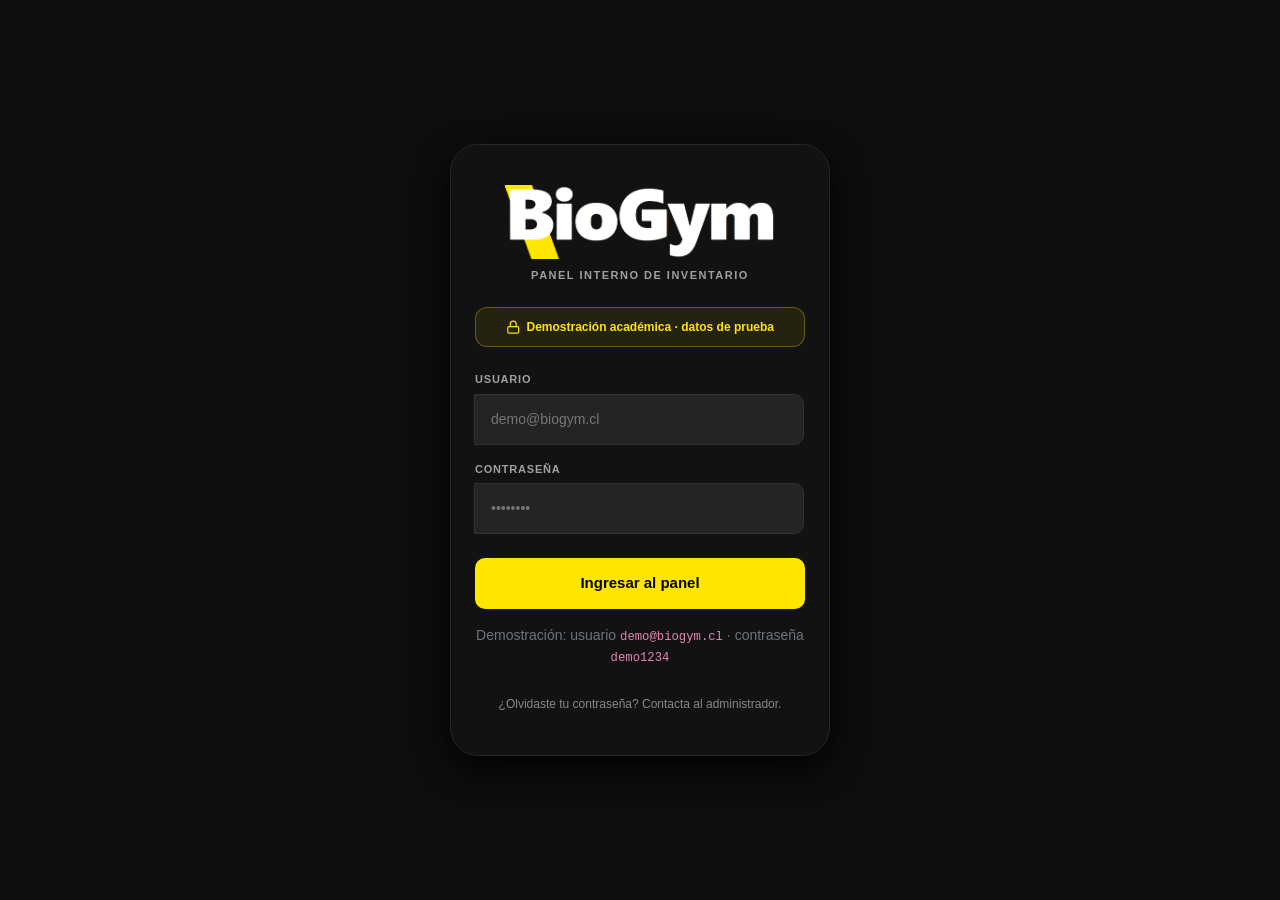
==== index.html @ 0ba9e927 "Proveedores: queda solo Pesaschile + bump version cache" ====
﻿<!DOCTYPE html>
<html lang="es" data-bs-theme="dark">
<head>
  <meta charset="UTF-8">
  <meta name="viewport" content="width=device-width, initial-scale=1.0">
  <meta http-equiv="Content-Security-Policy" content="default-src 'self'; script-src 'self'; style-src 'self' 'unsafe-inline'; img-src 'self' data: https:; font-src 'self'; connect-src 'self'; base-uri 'self'; form-action 'self'; frame-ancestors 'none'; object-src 'none'">
  <meta name="referrer" content="no-referrer">
  <title>Iniciar sesión | BioGymStore</title>
  <link rel="icon" type="image/png" href="img/favicon.png">
  <link href="vendor/css/bootstrap.min.css?v=20261120-1" rel="stylesheet">
  <link rel="stylesheet" href="css/styles.css?v=20261120-1">
</head>
<body data-page="login">

  <!-- VISTA 1: INICIO DE SESIÓN (diseño original) -->
  <main class="login-wrap">
    <div class="app-container">
      <header class="brand">
        <div class="logo-container">
          <img src="img/logo.png" alt="BioGym Store" class="brand-logo-img login-logo">
        </div>
        <p class="brand-subtitle">PANEL INTERNO DE INVENTARIO</p>
      </header>

      <div class="restricted-notice">
        <svg class="icon" viewBox="0 0 24 24" fill="none" stroke="currentColor" stroke-width="2" stroke-linecap="round" stroke-linejoin="round" aria-hidden="true"><rect x="3" y="11" width="18" height="11" rx="2"/><path d="M7 11V7a5 5 0 0 1 10 0v4"/></svg> Demostración académica · datos de prueba
      </div>

      <form id="loginForm" novalidate>
        <div class="input-group">
          <label for="username">USUARIO</label>
          <input type="email" id="username" name="username" placeholder="demo@biogym.cl" required autocomplete="username">
        </div>

        <div class="input-group">
          <label for="password">CONTRASEÑA</label>
          <input type="password" id="password" name="password" placeholder="••••••••" required autocomplete="current-password">
        </div>

        <button type="submit" class="btn-submit">Ingresar al panel</button>
      </form>

      <p class="text-center text-secondary small mt-3 mb-0">Demostración: usuario <code>demo@biogym.cl</code> · contraseña <code>demo1234</code></p>

      <footer class="forgot-password">
        <a href="#" id="forgotPasswordLink">¿Olvidaste tu contraseña? Contacta al administrador.</a>
      </footer>
    </div>
  </main>

  <script src="vendor/js/bootstrap.bundle.min.js?v=20261120-1"></script>
  <script src="js/data.js?v=20261120-1"></script>
  <script src="js/store.js?v=20261120-1"></script>
  <script src="js/icons.js?v=20261120-1"></script>
  <script src="js/app.js?v=20261120-1"></script>
  <script src="js/pages/login.js?v=20261120-1"></script>
</body>
</html>
---- css/styles.css ----
/* ============================================================
   BioGymStore — styles.css
   Tema visual propio (oscuro + amarillo BioGym), copiado del
   diseño original del proyecto.
   ORDEN DE CARGA: Bootstrap 5 (CDN) > este archivo.
   Si el CDN no carga (sin internet), el sitio se ve igual
   gracias a los estilos propios + el respaldo ".no-bs".
   ============================================================ */

:root {
  --bg: #0d0d0d;
  --surface: #121212;
  --surface-2: #1a1a1a;
  --surface-3: #242424;
  --border: #262626;
  --border-2: #333333;
  --accent: #ffe600;
  --accent-hover: #e6cf00;
  --text: #ffffff;
  --muted: #888888;
  --muted-2: #a0a0a0;
  --green: #22c55e;
  --amber: #f59e0b;
  --red: #ef4444;
  --radius: 14px;
  --radius-lg: 28px;
  --font: -apple-system, BlinkMacSystemFont, "Segoe UI", Roboto, Oxygen, Ubuntu, Cantarell, "Open Sans", "Helvetica Neue", sans-serif;
}

/* ---------- Base ---------- */
html { -webkit-text-size-adjust: 100%; }
body {
  margin: 0;
  background-color: #0d0d0d;
  color: #ffffff;
  font-family: -apple-system, BlinkMacSystemFont, "Segoe UI", Roboto, Oxygen, Ubuntu, Cantarell, "Open Sans", "Helvetica Neue", sans-serif;
  min-height: 100vh;
  line-height: 1.5;
}
main { display: block; }
img { max-width: 100%; }
a { color: #ffe600; }
a:hover { color: #e6cf00; }

.text-accent { color: #ffe600 !important; }

/* ---------- Iconos SVG propios ---------- */
.icon { width: 1.15em; height: 1.15em; vertical-align: -0.18em; flex: 0 0 auto; }
.action-icon .icon, .thumb .icon { width: 1.4rem; height: 1.4rem; vertical-align: middle; }

/* ---------- Titulos de seccion ---------- */
.section-title { font-size: .75rem; color: #a0a0a0; letter-spacing: .1em; text-transform: uppercase; font-weight: 700; }

/* ---------- Badges de estado (estilo suave, diseno original) ---------- */
.badge { display: inline-block; padding: 4px 10px; border-radius: 20px; font-size: 11px; font-weight: 700; line-height: 1.4; white-space: nowrap; }
.badge-soft-success { background-color: rgba(34, 197, 94, .15); color: #22c55e; }
.badge-soft-warning { background-color: rgba(245, 158, 11, .15); color: #f59e0b; }
.badge-soft-danger { background-color: rgba(239, 68, 68, .15); color: #ef4444; }
.badge-soft-secondary { background-color: rgba(136, 136, 136, .15); color: #aaaaaa; }

/* ---------- SKU ---------- */
.sku-code {
  font-family: var(--font);
  color: #ffe600;
  font-weight: 700;
  font-size: .78rem;
  letter-spacing: .04em;
  white-space: nowrap;
}

/* ---------- Miniatura de producto ---------- */
.thumb {
  width: 40px; height: 40px; flex: 0 0 40px;
  display: inline-flex; align-items: center; justify-content: center;
  background-color: #1a1a1a; border: 1px solid #262626;
  border-radius: 10px; font-size: 1.25rem; overflow: hidden; color: #ffe600;
}
.thumb-img { width: 100%; height: 100%; object-fit: cover; }

/* Vista previa más grande en el formulario de producto */
.thumb-preview { width: 56px; height: 56px; flex: 0 0 56px; border-radius: 12px; }

/* Selector de origen de imagen: URL / Archivo (mismo estilo que el filtro de ventas) */
.img-modes {
  display: inline-flex; gap: 2px; padding: 3px;
  background-color: #1a1a1a; border: 1px solid #262626; border-radius: 9px;
}
.img-modes button {
  border: none; background: transparent; color: #888888;
  font-size: 10px; font-weight: 700; letter-spacing: .05em; text-transform: uppercase;
  padding: 5px 11px; border-radius: 6px; cursor: pointer; transition: color .15s, background-color .15s;
}
.img-modes button:hover { color: #ffffff; }
.img-modes button.active { background-color: #ffe600; color: #000000; }

/* Zona de arrastre / clic para subir imagen */
.img-drop {
  display: flex; align-items: center; gap: 8px;
  border: 1px dashed #333333; border-radius: 10px;
  padding: .55rem .7rem; min-height: 44px;
  color: #a0a0a0; font-size: .8rem; cursor: pointer;
  transition: border-color .15s, color .15s, background-color .15s;
}
.img-drop .icon { width: 16px; height: 16px; color: #ffe600; }
.img-drop:hover { border-color: #ffe600; color: #ffffff; }
.img-drop.dragover {
  border-color: #ffe600; color: #ffffff;
  background-color: rgba(255, 230, 0, .06);
}
.img-drop.has-file { border-style: solid; border-color: rgba(255, 230, 0, .45); color: #ffffff; }

/* ---------- Footer ---------- */
.app-footer { color: #666; font-size: .75rem; border-top: 1px solid #262626; padding: 1rem 0; margin-top: 2.5rem; }

/* Etiqueta de versión del build (para confirmar qué copia está en caché) */
.build-tag {
  display: inline-block; margin-left: 4px; padding: 1px 7px;
  background-color: rgba(255, 230, 0, .08); border: 1px solid rgba(255, 230, 0, .25);
  border-radius: 20px; color: #ffe600; font-size: .68rem; font-weight: 700; letter-spacing: .04em;
}

/* ---------- Scrollbar ---------- */
::-webkit-scrollbar { width: 8px; }
::-webkit-scrollbar-track { background: #0d0d0d; }
::-webkit-scrollbar-thumb { background: #2e2e2e; border-radius: 4px; }
::-webkit-scrollbar-thumb:hover { background: #3a3a3a; }

/* === FIN PARTE 1 === */

/* ============================================================
   LOGO BIOGYMSTORE — COPIA EXACTA DEL DISEÑO ORIGINAL
   ============================================================ */
.biogym-logo { position: relative; display: inline-flex; align-items: flex-end; gap: 4px; padding: 4px 6px; user-select: none; }
.biogym-logo .yellow-bar { position: absolute; background-color: #ffe600; transform: skewX(20deg); border-radius: 1px; z-index: 1; }
.biogym-logo::before {
  content: ""; position: absolute; top: 11px; left: 8px; width: 14px; height: 20px;
  background-color: #121212; z-index: 2;
}
.biogym-logo .brand-text { position: relative; z-index: 3; color: #ffffff; font-weight: 900; letter-spacing: -1px; line-height: 1; }
.biogym-logo .badge-store { position: relative; z-index: 3; background-color: #ffe600; color: #000000; font-weight: 800; padding: 1px 5px; border-radius: 4px; text-transform: lowercase; line-height: 1; margin-bottom: 2px; }
.biogym-logo.logo-lg .brand-text { font-size: 34px; }
.biogym-logo.logo-lg .badge-store { font-size: 13px; }
.biogym-logo.logo-lg .yellow-bar { left: 10px; top: 0px; width: 14px; height: 42px; }

/* Logo oficial en imagen PNG (navbar y login) */
.brand-logo-img { height: 40px; width: auto; display: block; }
.brand-logo-img.login-logo { height: 74px; margin: 0 auto; }

/* ============================================================
   VISTA 1: LOGIN — COPIA EXACTA DEL DISEÑO ORIGINAL
   ============================================================ */
.login-wrap {
  width: 100%; min-height: 100vh;
  display: flex; justify-content: center; align-items: center;
  padding: 20px;
}
.app-container {
  width: 100%; max-width: 380px;
  background-color: #121212;
  border: 1px solid #262626;
  border-radius: 28px;
  padding: 40px 24px;
  box-shadow: 0 12px 32px rgba(0, 0, 0, .85);
  display: flex; flex-direction: column; align-items: center;
}
.brand { text-align: center; margin-bottom: 24px; }
.logo-container { display: flex; justify-content: center; align-items: center; margin-bottom: 8px; }
.brand-subtitle { font-size: 11px; color: #a0a0a0; letter-spacing: 1.5px; text-transform: uppercase; font-weight: 600; margin: 6px 0 0 0; }

.restricted-notice {
  background-color: rgba(255, 230, 0, .08);
  border: 1px solid rgba(255, 230, 0, .3);
  color: #ffe600; font-size: 12px; font-weight: 600;
  padding: 10px 16px; border-radius: 12px;
  width: 100%; text-align: center; margin-bottom: 24px;
  display: flex; align-items: center; justify-content: center; gap: 6px;
}
.restricted-notice .icon { width: 1.2em; height: 1.2em; }

#loginForm { width: 100%; display: flex; flex-direction: column; gap: 16px; }
.input-group { display: flex; flex-direction: column; gap: 6px; }
.input-group label { font-size: 11px; font-weight: 700; color: #a0a0a0; letter-spacing: .8px; }
.input-group input {
  background-color: #242424; border: 1px solid #333333; border-radius: 10px;
  padding: 14px 16px; color: #ffffff; font-size: 14px; outline: none; width: 100%;
}
.input-group input:focus { border-color: #ffe600; background-color: #2a2a2a; }
.btn-submit {
  margin-top: 8px; background-color: #ffe600; color: #000000;
  border: none; border-radius: 10px; padding: 14px;
  font-size: 15px; font-weight: 700; cursor: pointer; width: 100%;
}
.btn-submit:hover { background-color: #e6cf00; }
.forgot-password { margin-top: 24px; text-align: center; }
.forgot-password a { font-size: 12px; color: #888888; text-decoration: none; }
.forgot-password a:hover { color: #ffe600; }

/* ============================================================
   NAVBAR — DISEÑO ORIGINAL + COMPONENTE BOOTSTRAP
   ============================================================ */
.navbar { background-color: #121212; border-bottom: 1px solid #262626; }
.navbar .nav-link { color: #9a9a9a; font-weight: 600; font-size: .9rem; }
.navbar .nav-link:hover { color: #ffffff; }
.navbar .nav-link.active { color: #ffe600; }

.user-badge { display: flex; align-items: center; gap: 12px; }
.avatar { width: 36px; height: 36px; background-color: #ffe600; color: #000000; font-weight: 800; border-radius: 50%; display: inline-flex; align-items: center; justify-content: center; font-size: .85rem; }
.user-info { display: flex; flex-direction: column; line-height: 1.2; }
.user-name { font-size: 13px; font-weight: 700; color: #ffffff; }
.user-role { font-size: 11px; color: #888888; }
.btn-logout { background-color: transparent; border: 1px solid #333333; color: #a0a0a0; padding: 8px 14px; border-radius: 8px; font-size: 12px; font-weight: 600; cursor: pointer; margin-left: 12px; display: inline-flex; align-items: center; gap: 6px; }
.btn-logout:hover { border-color: #ffe600; color: #ffe600; }

/* === FIN PARTE 2 === */

/* ============================================================
   DASHBOARD — COPIA DEL DISEÑO ORIGINAL
   ============================================================ */
.dashboard-header { display: flex; justify-content: space-between; align-items: center; }
.greeting-sub { font-size: 14px; color: #888888; font-weight: 500; margin-bottom: 4px; }
.greeting-title { font-size: 28px; font-weight: 800; }

.btn-primary, .btn-accent {
  background-color: #ffe600; color: #000000;
  border: none; border-radius: 10px; padding: 12px 20px;
  font-weight: 700; font-size: 14px; cursor: pointer;
  display: inline-flex; align-items: center; justify-content: center; gap: 6px;
  text-decoration: none;
}
.btn-primary:hover, .btn-accent:hover { background-color: #e6cf00; color: #000; }

.kpi-grid { display: grid; grid-template-columns: repeat(auto-fit, minmax(220px, 1fr)); gap: 16px; }
.kpi-card, .action-card, .alert-card {
  background-color: #121212;
  border: 1px solid #262626;
  border-radius: 14px;
  padding: 16px;
  display: flex;
}
.kpi-card { flex-direction: column; gap: 4px; }
.kpi-label, .card-label { font-size: 11px; color: #888888; font-weight: 700; text-transform: uppercase; }
.kpi-value, .card-value { font-size: 26px; font-weight: 800; }
.kpi-sub, .card-sub { font-size: 12px; color: #666666; }

.section-block { margin-bottom: 28px; }
.access-grid { display: grid; grid-template-columns: repeat(2, 1fr); gap: 16px; }
.action-card { flex-direction: column; gap: 8px; cursor: pointer; transition: border-color .2s; text-decoration: none; }
.action-card:hover { border-color: #ffe600; }
.action-icon { font-size: 22px; color: #ffe600; }
.action-title { font-size: 13px; font-weight: 700; color: #ffffff; }
.action-sub { font-size: 11px; color: #888888; }

/* ---------- Tarjetas genéricas (resto de páginas) ---------- */
.card {
  background-color: #121212;
  border: 1px solid #262626;
  border-radius: 14px;
}
.card-header { background-color: transparent; border-bottom: 1px solid #262626; font-weight: 700; font-size: .9rem; padding: .8rem 1rem; }
.card-body { padding: 1rem; }

/* ---------- Alertas de stock ---------- */
.alerts-list { display: flex; flex-direction: column; gap: 12px; }
.alert-item, .alert-card { flex-direction: row; align-items: center; gap: 16px; }
.status-dot { width: 10px; height: 10px; border-radius: 50%; flex: 0 0 10px; }
.status-dot.red { background-color: #ef4444; }
.status-dot.yellow { background-color: #ffe600; }
.alert-info { display: flex; flex-direction: column; gap: 2px; }
.alert-title { font-size: 13px; font-weight: 700; color: #ffffff; }
.alert-sub { font-size: 12px; color: #888888; }
.scroll-y { max-height: 340px; overflow-y: auto; }

/* ---------- Formularios ---------- */
.form-label { font-size: 11px; font-weight: 700; color: #a0a0a0; letter-spacing: .8px; text-transform: uppercase; display: block; margin-bottom: .4rem; }
.form-control, .form-select {
  background-color: #242424; border: 1px solid #333333; color: #ffffff;
  border-radius: 10px; padding: .65rem .9rem; font-size: .9rem; width: 100%;
}
.form-control:focus, .form-select:focus {
  background-color: #2a2a2a; border-color: #ffe600; color: #fff; outline: none;
  box-shadow: 0 0 0 .2rem rgba(255, 230, 0, .25);
}
.form-control::placeholder { color: #666; }
.form-text, .form-check-label { color: #666; font-size: .8rem; }
textarea.form-control { resize: vertical; }

/* ---------- Tablas ---------- */
.table { width: 100%; border-collapse: collapse; text-align: left; font-size: 13px; color: #ffffff; }
.table thead th { color: #888888; font-weight: 600; padding: 12px 16px; border-bottom: 1px solid #262626; text-transform: uppercase; font-size: 11px; background: transparent; }
.table tbody td { padding: 16px; border-bottom: 1px solid #1f1f1f; vertical-align: middle; }
.table-responsive { overflow-x: auto; }

/* === FIN PARTE 3 === */

/* ============================================================
   GRID Y UTILIDADES (réplica mínima para uso con/sin Bootstrap)
   Con Bootstrap CDN estas clases las provee Bootstrap; aquí
   se garantizan para que nada se rompa si el CDN no carga.
   ============================================================ */
body.no-bs .container { max-width: 1200px; margin: 0 auto; padding-left: 1rem; padding-right: 1rem; }
body.no-bs .row { display: flex; flex-wrap: wrap; margin-left: -.5rem; margin-right: -.5rem; }
body.no-bs .row > [class*="col"] { padding-left: .5rem; padding-right: .5rem; }
body.no-bs .col, body.no-bs .col-md-4, body.no-bs .col-md-6, body.no-bs .col-md-8, body.no-bs .col-lg-4, body.no-bs .col-lg-5, body.no-bs .col-lg-6, body.no-bs .col-lg-7, body.no-bs .col-lg-8, body.no-bs .col-6, body.no-bs .col-xl-3 { flex: 1 1 0; min-width: 0; }
@media (min-width: 768px) {
  body.no-bs .col-md-4 { flex: 0 0 33.3333%; max-width: 33.3333%; }
  body.no-bs .col-md-6 { flex: 0 0 50%; max-width: 50%; }
  body.no-bs .col-md-8 { flex: 0 0 66.6666%; max-width: 66.6666%; }
}
@media (min-width: 992px) {
  body.no-bs .col-lg-4 { flex: 0 0 33.3333%; max-width: 33.3333%; }
  body.no-bs .col-lg-5 { flex: 0 0 41.6666%; max-width: 41.6666%; }
  body.no-bs .col-lg-6 { flex: 0 0 50%; max-width: 50%; }
  body.no-bs .col-lg-7 { flex: 0 0 58.3333%; max-width: 58.3333%; }
  body.no-bs .col-lg-8 { flex: 0 0 66.6666%; max-width: 66.6666%; }
}
@media (min-width: 1200px) {
  body.no-bs .col-xl-3 { flex: 0 0 25%; max-width: 25%; }
}
body.no-bs .col-6 { flex: 0 0 50%; max-width: 50%; }
body.no-bs .row-cols-1 > * { flex: 0 0 100%; max-width: 100%; }
@media (min-width: 576px) {
  body.no-bs .row-cols-sm-2 > * { flex: 0 0 50%; max-width: 50%; }
  body.no-bs .d-sm-flex { display: flex !important; }
}
@media (min-width: 768px) {
  body.no-bs .row-cols-md-2 > * { flex: 0 0 50%; max-width: 50%; }
  body.no-bs .p-md-4 { padding: 1.5rem; }
}
@media (min-width: 1200px) {
  body.no-bs .row-cols-xl-4 > * { flex: 0 0 25%; max-width: 25%; }
}

body.no-bs .d-flex { display: flex; } body.no-bs .d-none { display: none; }
body.no-bs .visually-hidden {
  position: absolute !important; width: 1px; height: 1px; padding: 0; margin: -1px;
  overflow: hidden; clip: rect(0, 0, 0, 0); white-space: nowrap; border: 0;
}
body.no-bs .flex-column { flex-direction: column; }
body.no-bs .flex-wrap { flex-wrap: wrap; }
body.no-bs .align-items-center { align-items: center; }
body.no-bs .align-items-end { align-items: flex-end; }
body.no-bs .justify-content-center { justify-content: center; }
body.no-bs .justify-content-between { justify-content: space-between; }
body.no-bs .gap-2 { gap: .5rem; } body.no-bs .gap-3 { gap: 1rem; } body.no-bs .gap-4 { gap: 1.5rem; }
body.no-bs .mb-0 { margin-bottom: 0; } body.no-bs .mb-1 { margin-bottom: .25rem; }
body.no-bs .mb-2 { margin-bottom: .5rem; } body.no-bs .mb-3 { margin-bottom: 1rem; } body.no-bs .mb-4 { margin-bottom: 1.5rem; }
body.no-bs .mt-2 { margin-top: .5rem; } body.no-bs .mt-3 { margin-top: 1rem; } body.no-bs .mt-4 { margin-top: 1.5rem; }
body.no-bs .p-2 { padding: .5rem; } body.no-bs .p-3 { padding: 1rem; }
body.no-bs .py-4 { padding-top: 1.5rem; padding-bottom: 1.5rem; }
body.no-bs .py-0 { padding-top: 0; padding-bottom: 0; }
body.no-bs .px-3 { padding-left: 1rem; padding-right: 1rem; }
body.no-bs .w-100 { width: 100%; } body.no-bs .h-100 { height: 100%; }
body.no-bs .text-center { text-align: center; } body.no-bs .text-end { text-align: right; }
body.no-bs .text-secondary { color: #888 !important; }
body.no-bs .small, body.no-bs small { font-size: .85em; }
body.no-bs .fw-bold, body.no-bs strong { font-weight: 700; }
body.no-bs .me-2 { margin-right: .5rem; } body.no-bs .m-auto { margin: auto; }
body.no-bs .me-auto { margin-right: auto; }
body.no-bs .align-self-start { align-self: flex-start; }
body.no-bs .flex-grow-1 { flex-grow: 1; }
body.no-bs .lh-1 { line-height: 1; }
body.no-bs .g-2 > [class*="col"], body.no-bs .g-3 > [class*="col"], body.no-bs .g-4 > [class*="col"] { padding: .5rem; }

/* === FIN PARTE 4A === */

/* Navbar colapsable + botones sin Bootstrap JS */
body.no-bs .navbar { display: flex; flex-wrap: wrap; align-items: center; padding: .6rem 1rem; }
body.no-bs .navbar > .container { display: flex; flex-wrap: wrap; align-items: center; gap: .5rem 1rem; }
body.no-bs .navbar-brand { color: #fff; text-decoration: none; margin-right: auto; display: inline-flex; align-items: center; }
body.no-bs .navbar-toggler { display: inline-flex; align-items: center; justify-content: center; background: transparent; border: 1px solid #333; border-radius: 8px; padding: .35rem .55rem; cursor: pointer; color: #fff; }
body.no-bs .navbar-toggler .icon { width: 1.5rem; height: 1.5rem; }
body.no-bs .navbar-nav { list-style: none; margin: 0; padding: 0; display: flex; flex-direction: column; gap: .1rem; flex-basis: 100%; }
body.no-bs .navbar-nav .nav-link { text-decoration: none; padding: .4rem .5rem; display: block; border-radius: 8px; }
body.no-bs .collapse:not(.show) { display: none; }
@media (min-width: 992px) {
  body.no-bs .navbar-toggler { display: none; }
  body.no-bs .navbar-nav { flex-direction: row; flex-basis: auto; gap: .5rem; }
  body.no-bs .navbar .collapse { display: flex !important; flex-basis: auto; flex-grow: 1; }
}
body.no-bs .btn-sm { padding: .4rem .7rem; font-size: .8rem; }
body.no-bs .btn { display: inline-flex; align-items: center; justify-content: center; gap: 6px; text-decoration: none; cursor: pointer; }
body.no-bs .btn-outline-light, body.no-bs .btn-outline-secondary, body.no-bs .btn-outline-danger {
  background: transparent; border: 1px solid #333; color: #a0a0a0;
  border-radius: 8px; font-weight: 600; cursor: pointer;
}
body.no-bs .btn-outline-light:hover, body.no-bs .btn-outline-secondary:hover { border-color: #ffe600; color: #ffe600; }
body.no-bs .btn-outline-danger { border-color: #5b2222; color: #ef4444; }
body.no-bs .btn-outline-danger:hover { background: rgba(239,68,68,.12); }
body.no-bs .btn:disabled { opacity: .5; cursor: not-allowed; }
body.no-bs .list-group { list-style: none; margin: 0; padding: 0; }
body.no-bs .list-group-item {
  padding: .6rem .9rem; border: 1px solid #262626; border-radius: 8px; margin-bottom: .4rem;
  display: flex; justify-content: space-between; align-items: center;
  background: transparent; color: #fff;
}

/* Toasts sin Bootstrap JS */
#toastHost { position: fixed; top: 0; right: 0; padding: 1rem; z-index: 2000; display: flex; flex-direction: column; gap: .5rem; }
.toast {
  display: flex; align-items: center; background: #1a1a1a; color: #fff;
  border: 1px solid #262626; border-radius: 10px; padding: .6rem .8rem;
  max-width: 340px; box-shadow: 0 8px 24px rgba(0,0,0,.6);
}
.toast.show { display: flex; }
.toast-body { font-size: .85rem; flex: 1; padding-right: .5rem; }
.toast .btn-close { background: transparent; border: none; color: #fff; cursor: pointer; font-size: 1rem; line-height: 1; padding: .25rem; }
.toast .btn-close::after { content: "x"; font-weight: 700; }
.text-bg-success { border-color: rgba(34,197,94,.5) !important; }
.text-bg-danger { border-color: rgba(239,68,68,.5) !important; }

/* ============================================================
   VENTANA DE DETALLE DE PRODUCTO (modal pequeño)
   ============================================================ */
.product-modal .modal-dialog { max-width: 620px; margin: 1.75rem auto; }
.product-modal .modal-content {
  background-color: #121212;
  border: 1px solid #262626;
  border-radius: 18px;
  box-shadow: 0 24px 64px rgba(0, 0, 0, .8);
  overflow: hidden;
}
.product-modal .modal-header {
  background-color: #161616;
  border-bottom: 1px solid #262626;
  padding: .8rem 1.1rem;
  align-items: center;
  justify-content: space-between;
}
.product-modal .modal-body { padding: 1.15rem 1.15rem 1.3rem; }

/* Botón cerrar propio (sin depender del filtro de tema de Bootstrap) */
.pm-close {
  display: inline-flex; align-items: center; justify-content: center;
  width: 30px; height: 30px; padding: 0;
  background-color: transparent; border: 1px solid #333333; border-radius: 8px;
  color: #a0a0a0; cursor: pointer; transition: border-color .2s, color .2s;
}
.pm-close:hover { border-color: #ffe600; color: #ffe600; }
.pm-close .icon { width: 15px; height: 15px; }

/* Fila: foto + datos */
.pm-head { display: flex; align-items: flex-start; gap: 14px; }
.pm-photo {
  width: 96px; height: 96px; flex: 0 0 96px;
  display: flex; align-items: center; justify-content: center;
  background-color: #1a1a1a; border: 1px solid #262626;
  border-radius: 14px; overflow: hidden; color: #ffe600;
}
.pm-photo img { width: 100%; height: 100%; object-fit: cover; display: block; }
.pm-photo .icon { width: 40px; height: 40px; }

.pm-info { min-width: 0; flex: 1; display: flex; flex-direction: column; gap: 7px; }
.pm-name {
  margin: 0; font-size: 16px; font-weight: 800; line-height: 1.3;
  color: #ffffff; overflow-wrap: break-word;
}
.pm-meta { display: flex; align-items: center; gap: 8px; flex-wrap: wrap; }
.pm-cat {
  font-size: 11px; font-weight: 700; color: #ffe600;
  background-color: rgba(255, 230, 0, .1);
  border: 1px solid rgba(255, 230, 0, .25);
  padding: 3px 9px; border-radius: 20px;
}
.pm-price { font-size: 18px; font-weight: 800; color: #ffffff; }

/* Descripción */
.pm-desc {
  margin: 14px 0 0; padding-top: 13px;
  border-top: 1px solid #262626;
  font-size: 13px; line-height: 1.6; color: #a0a0a0;
}

/* Filas de la tabla clicables */
#inventoryBody .product-row { cursor: pointer; transition: background-color .15s; }
#inventoryBody .product-row:hover { background-color: #1a1a1a; }
#inventoryBody .product-row:focus { outline: 2px solid #ffe600; outline-offset: -2px; }

/* ---------- Estadística de ventas dentro de la ventana ---------- */
.pm-stats { margin-top: 15px; padding-top: 14px; border-top: 1px solid #262626; }
.pm-stats-head { display: flex; justify-content: space-between; align-items: center; gap: 10px; margin-bottom: 11px; }

/* Filtro Día / Semana / Mes / Año */
.pm-filter {
  display: flex; gap: 2px; padding: 3px;
  background-color: #1a1a1a; border: 1px solid #262626; border-radius: 9px;
}
.pm-filter button {
  border: none; background: transparent; color: #888888;
  font-size: 10px; font-weight: 700; letter-spacing: .05em; text-transform: uppercase;
  padding: 5px 9px; border-radius: 6px; cursor: pointer; transition: color .15s, background-color .15s;
}
.pm-filter button:hover { color: #ffffff; }
.pm-filter button.active { background-color: #ffe600; color: #000000; }

/* Indicadores */
.pm-kpis { display: grid; grid-template-columns: repeat(3, 1fr); gap: 8px; }
.pm-kpi {
  background-color: #1a1a1a; border: 1px solid #262626;
  border-radius: 10px; padding: 9px 10px; min-width: 0;
}
.pm-kpi .k-label {
  font-size: 9px; font-weight: 700; color: #888888;
  text-transform: uppercase; letter-spacing: .08em;
}
.pm-kpi .k-value {
  font-size: 17px; font-weight: 800; color: #ffffff;
  margin-top: 3px; overflow: hidden; text-overflow: ellipsis;
}
.pm-kpi .k-value.accent { color: #ffe600; }

/* Gráfico de barras (sin librerías) */
.pm-chart { display: flex; align-items: flex-end; gap: 2px; height: 54px; margin-top: 12px; }
.pm-bar {
  flex: 1 1 0; min-width: 0;
  background: linear-gradient(180deg, #ffe600 0%, #c9b800 100%);
  border-radius: 2px; transition: height .3s ease;
}
.pm-bar.empty { background-color: #242424; }
.pm-axis { display: flex; gap: 2px; margin-top: 5px; }
.pm-axis span {
  flex: 1 1 0; min-width: 0; text-align: center;
  font-size: 8px; color: #666666; overflow: hidden;
}
.pm-nosales {
  margin: 10px 0 0; font-size: 12px; color: #888888;
  background-color: #1a1a1a; border: 1px dashed #333333;
  border-radius: 8px; padding: 10px; text-align: center;
}
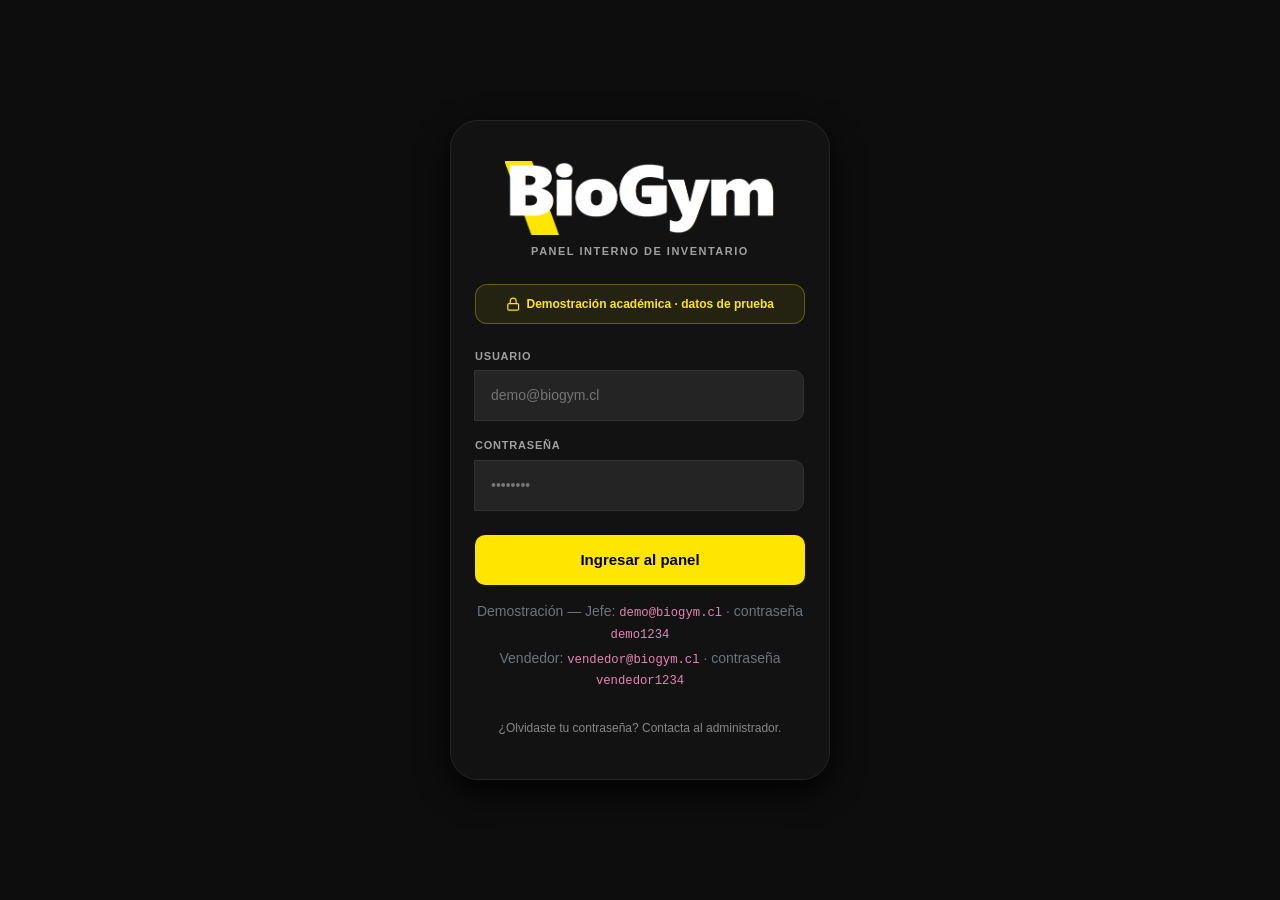
==== commit f3c5cc4a: "rf-02: gestion de usuarios con roles (jefe/vendedor) y permisos por rol" ====
--- a/index.html
+++ b/index.html
@@ -7,8 +7,8 @@
   <meta name="referrer" content="no-referrer">
   <title>Iniciar sesión | BioGymStore</title>
   <link rel="icon" type="image/png" href="img/favicon.png">
-  <link href="vendor/css/bootstrap.min.css?v=20261120-1" rel="stylesheet">
-  <link rel="stylesheet" href="css/styles.css?v=20261120-1">
+  <link href="vendor/css/bootstrap.min.css?v=20261121-3" rel="stylesheet">
+  <link rel="stylesheet" href="css/styles.css?v=20261121-3">
 </head>
 <body data-page="login">
 
@@ -40,7 +40,8 @@
         <button type="submit" class="btn-submit">Ingresar al panel</button>
       </form>
 
-      <p class="text-center text-secondary small mt-3 mb-0">Demostración: usuario <code>demo@biogym.cl</code> · contraseña <code>demo1234</code></p>
+      <p class="text-center text-secondary small mt-3 mb-0">Demostración — Jefe: <code>demo@biogym.cl</code> · contraseña <code>demo1234</code></p>
+      <p class="text-center text-secondary small mt-1 mb-0">Vendedor: <code>vendedor@biogym.cl</code> · contraseña <code>vendedor1234</code></p>
 
       <footer class="forgot-password">
         <a href="#" id="forgotPasswordLink">¿Olvidaste tu contraseña? Contacta al administrador.</a>
@@ -48,11 +49,11 @@
     </div>
   </main>
 
-  <script src="vendor/js/bootstrap.bundle.min.js?v=20261120-1"></script>
-  <script src="js/data.js?v=20261120-1"></script>
-  <script src="js/store.js?v=20261120-1"></script>
-  <script src="js/icons.js?v=20261120-1"></script>
-  <script src="js/app.js?v=20261120-1"></script>
-  <script src="js/pages/login.js?v=20261120-1"></script>
+  <script src="vendor/js/bootstrap.bundle.min.js?v=20261121-3"></script>
+  <script src="js/data.js?v=20261121-3"></script>
+  <script src="js/store.js?v=20261121-3"></script>
+  <script src="js/icons.js?v=20261121-3"></script>
+  <script src="js/app.js?v=20261121-3"></script>
+  <script src="js/pages/login.js?v=20261121-3"></script>
 </body>
 </html>
--- a/css/styles.css
+++ b/css/styles.css
@@ -204,6 +204,10 @@
 .navbar .nav-link.active { color: #ffe600; }
 
 .user-badge { display: flex; align-items: center; gap: 12px; }
+.user-badge-clickable { cursor: pointer; }
+.user-badge-clickable:hover .user-name { color: #ffe600; }
+.user-badge-clickable:hover .avatar { background-color: #e6cf00; }
+.avatar-lg { width: 56px; height: 56px; font-size: 1.1rem; }
 .avatar { width: 36px; height: 36px; background-color: #ffe600; color: #000000; font-weight: 800; border-radius: 50%; display: inline-flex; align-items: center; justify-content: center; font-size: .85rem; }
 .user-info { display: flex; flex-direction: column; line-height: 1.2; }
 .user-name { font-size: 13px; font-weight: 700; color: #ffffff; }
@@ -245,6 +249,9 @@
 .section-block { margin-bottom: 28px; }
 .access-grid { display: grid; grid-template-columns: repeat(2, 1fr); gap: 16px; }
 .action-card { flex-direction: column; gap: 8px; cursor: pointer; transition: border-color .2s; text-decoration: none; }
+/* Accesos rápidos: rejilla de 2 columnas iguales (la tarjeta suelta nunca se estira) */
+#quickAccess { display: grid; grid-template-columns: repeat(2, 1fr); gap: 1rem; }
+@media (max-width: 575.98px) { #quickAccess { grid-template-columns: 1fr; } }
 .action-card:hover { border-color: #ffe600; }
 .action-icon { font-size: 22px; color: #ffe600; }
 .action-title { font-size: 13px; font-weight: 700; color: #ffffff; }
@@ -438,6 +445,19 @@
 .pm-close:hover { border-color: #ffe600; color: #ffe600; }
 .pm-close .icon { width: 15px; height: 15px; }
 
+/* Acciones del encabezado: botón Editar (amarillo) + cerrar */
+.pm-header-actions { display: inline-flex; align-items: center; gap: 8px; }
+.pm-edit {
+  display: inline-flex; align-items: center; justify-content: center;
+  height: 30px; padding: 0 14px;
+  background-color: #ffe600; border: none; border-radius: 8px;
+  color: #000000; font-family: inherit;
+  font-size: 13px; font-weight: 700; letter-spacing: normal;
+  cursor: pointer; transition: background-color .2s, transform .1s;
+}
+.pm-edit:hover { background-color: #e6cf00; color: #000; }
+.pm-edit:active { transform: translateY(1px); }
+
 /* Fila: foto + datos */
 .pm-head { display: flex; align-items: flex-start; gap: 14px; }
 .pm-photo {
@@ -527,5 +547,17 @@
   border-radius: 8px; padding: 10px; text-align: center;
 }
 
-
-
+/* Lista de ingreso en grupo (varios productos de una vez) */
+.ingreso-lista { border-top: 1px solid #262626; padding-top: 14px; }
+.ingreso-lista .table td { padding: 8px 10px; vertical-align: middle; }
+.ingreso-lista .lista-qty { min-width: 74px; }
+.ingreso-lista .lista-del { width: 26px; height: 26px; border-radius: 6px; font-size: 14px; }
+.btn-link {
+  background: none; border: none; padding: 0;
+  color: #888888; font-size: 12px; font-weight: 600;
+  text-decoration: underline; cursor: pointer;
+}
+.btn-link:hover { color: #ffe600; }
+
+
+
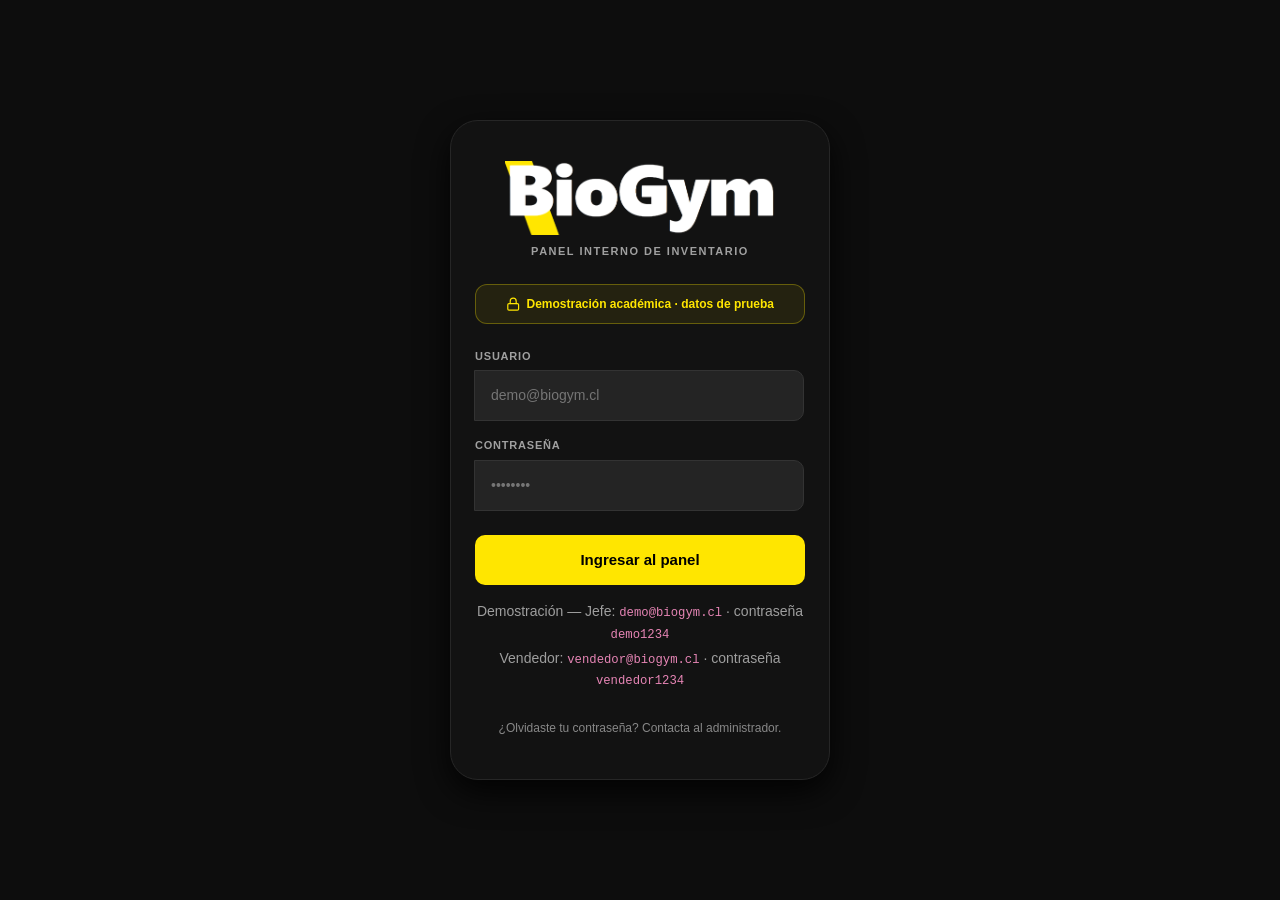
==== commit 607e8c0c: "revision: contraste accesible AA, metadatos SEO y consola limpia (Lighthouse 100/100/100)" ====
--- a/index.html
+++ b/index.html
@@ -3,12 +3,14 @@
 <head>
   <meta charset="UTF-8">
   <meta name="viewport" content="width=device-width, initial-scale=1.0">
-  <meta http-equiv="Content-Security-Policy" content="default-src 'self'; script-src 'self'; style-src 'self' 'unsafe-inline'; img-src 'self' data: https:; font-src 'self'; connect-src 'self'; base-uri 'self'; form-action 'self'; frame-ancestors 'none'; object-src 'none'">
+  <meta http-equiv="Content-Security-Policy" content="default-src 'self'; script-src 'self'; style-src 'self' 'unsafe-inline'; img-src 'self' data: https:; font-src 'self'; connect-src 'self'; base-uri 'self'; form-action 'self'; object-src 'none'">
   <meta name="referrer" content="no-referrer">
+  <meta name="robots" content="noindex, nofollow">
+  <meta name="description" content="Panel interno de inventario de BioGymStore: ingreso de sesión privado para el personal autorizado.">
   <title>Iniciar sesión | BioGymStore</title>
   <link rel="icon" type="image/png" href="img/favicon.png">
-  <link href="vendor/css/bootstrap.min.css?v=20261121-3" rel="stylesheet">
-  <link rel="stylesheet" href="css/styles.css?v=20261121-3">
+  <link href="vendor/css/bootstrap.min.css?v=20261121-7" rel="stylesheet">
+  <link rel="stylesheet" href="css/styles.css?v=20261121-7">
 </head>
 <body data-page="login">
 
@@ -49,11 +51,11 @@
     </div>
   </main>
 
-  <script src="vendor/js/bootstrap.bundle.min.js?v=20261121-3"></script>
-  <script src="js/data.js?v=20261121-3"></script>
-  <script src="js/store.js?v=20261121-3"></script>
-  <script src="js/icons.js?v=20261121-3"></script>
-  <script src="js/app.js?v=20261121-3"></script>
-  <script src="js/pages/login.js?v=20261121-3"></script>
+  <script src="vendor/js/bootstrap.bundle.min.js?v=20261121-7"></script>
+  <script src="js/data.js?v=20261121-7"></script>
+  <script src="js/store.js?v=20261121-7"></script>
+  <script src="js/icons.js?v=20261121-7"></script>
+  <script src="js/app.js?v=20261121-7"></script>
+  <script src="js/pages/login.js?v=20261121-7"></script>
 </body>
 </html>
--- a/css/styles.css
+++ b/css/styles.css
@@ -110,7 +110,7 @@
 .img-drop.has-file { border-style: solid; border-color: rgba(255, 230, 0, .45); color: #ffffff; }
 
 /* ---------- Footer ---------- */
-.app-footer { color: #666; font-size: .75rem; border-top: 1px solid #262626; padding: 1rem 0; margin-top: 2.5rem; }
+.app-footer { color: #9a9a9a; font-size: .75rem; border-top: 1px solid #262626; padding: 1rem 0; margin-top: 2.5rem; }
 
 /* Etiqueta de versión del build (para confirmar qué copia está en caché) */
 .build-tag {
@@ -244,7 +244,7 @@
 .kpi-card { flex-direction: column; gap: 4px; }
 .kpi-label, .card-label { font-size: 11px; color: #888888; font-weight: 700; text-transform: uppercase; }
 .kpi-value, .card-value { font-size: 26px; font-weight: 800; }
-.kpi-sub, .card-sub { font-size: 12px; color: #666666; }
+.kpi-sub, .card-sub { font-size: 12px; color: #9a9a9a; }
 
 .section-block { margin-bottom: 28px; }
 .access-grid { display: grid; grid-template-columns: repeat(2, 1fr); gap: 16px; }
@@ -358,7 +358,9 @@
 body.no-bs .px-3 { padding-left: 1rem; padding-right: 1rem; }
 body.no-bs .w-100 { width: 100%; } body.no-bs .h-100 { height: 100%; }
 body.no-bs .text-center { text-align: center; } body.no-bs .text-end { text-align: right; }
-body.no-bs .text-secondary { color: #888 !important; }
+/* Grises secundarios con contraste accesible (AA) sobre el fondo oscuro */
+.text-secondary { color: #9e9e9e !important; }
+body.no-bs .text-secondary { color: #9e9e9e !important; }
 body.no-bs .small, body.no-bs small { font-size: .85em; }
 body.no-bs .fw-bold, body.no-bs strong { font-weight: 700; }
 body.no-bs .me-2 { margin-right: .5rem; } body.no-bs .m-auto { margin: auto; }
